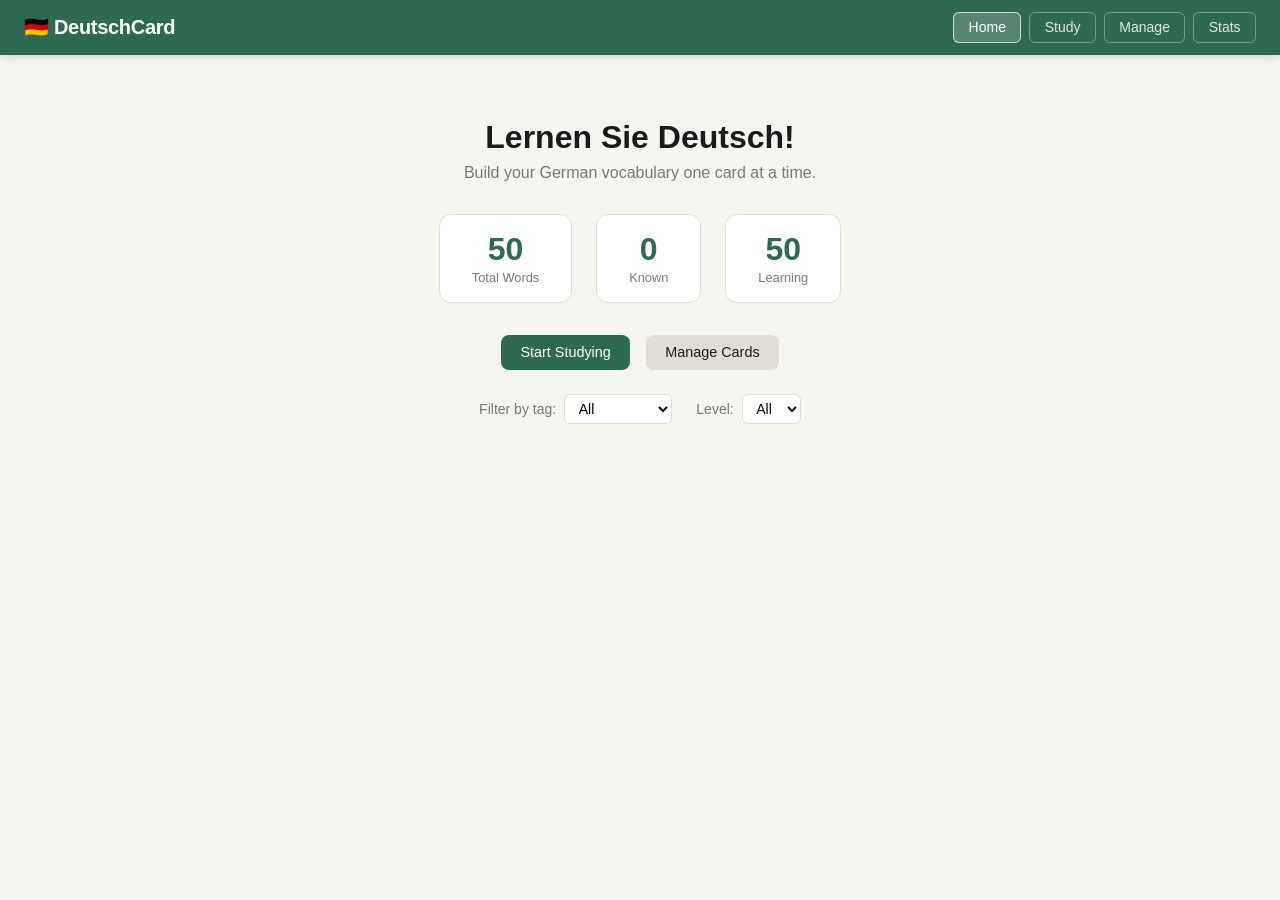
==== index.html @ 693274ce "Initial commit: DeutschCard German flashcard web app Vanilla HTML/CSS/JS SPA with flashcard study mo" ====
<!DOCTYPE html>
<html lang="en">
<head>
  <meta charset="UTF-8" />
  <meta name="viewport" content="width=device-width, initial-scale=1.0" />
  <title>DeutschCard</title>
  <link rel="stylesheet" href="style.css" />
</head>
<body>

  <!-- NAV -->
  <nav class="navbar">
    <span class="nav-logo" data-view="home">🇩🇪 DeutschCard</span>
    <div class="nav-links">
      <button class="nav-btn active" data-view="home">Home</button>
      <button class="nav-btn" data-view="study">Study</button>
      <button class="nav-btn" data-view="manage">Manage</button>
      <button class="nav-btn" data-view="stats">Stats</button>
    </div>
  </nav>

  <main id="app">

    <!-- HOME VIEW -->
    <section id="view-home" class="view active">
      <div class="hero">
        <h1>Lernen Sie Deutsch!</h1>
        <p class="subtitle">Build your German vocabulary one card at a time.</p>
        <div class="hero-stats">
          <div class="stat-box">
            <span id="stat-total">0</span>
            <label>Total Words</label>
          </div>
          <div class="stat-box">
            <span id="stat-known">0</span>
            <label>Known</label>
          </div>
          <div class="stat-box">
            <span id="stat-learning">0</span>
            <label>Learning</label>
          </div>
        </div>
        <div class="hero-actions">
          <button class="btn btn-primary" data-view="study">Start Studying</button>
          <button class="btn btn-secondary" data-view="manage">Manage Cards</button>
        </div>
        <div class="filter-row">
          <label>Filter by tag:</label>
          <select id="home-tag-filter">
            <option value="all">All</option>
          </select>
          <label style="margin-left:1rem;">Level:</label>
          <select id="home-level-filter">
            <option value="all">All</option>
            <option value="A1">A1</option>
            <option value="A2">A2</option>
            <option value="B1">B1</option>
            <option value="B2">B2</option>
          </select>
        </div>
      </div>
    </section>

    <!-- STUDY VIEW -->
    <section id="view-study" class="view">
      <div class="study-header">
        <div class="progress-info">
          <span id="progress-text">Card 0 of 0</span>
          <div class="progress-bar-wrap">
            <div class="progress-bar" id="progress-bar"></div>
          </div>
        </div>
        <div class="study-controls">
          <button class="btn btn-sm" id="btn-shuffle">⇄ Shuffle</button>
          <button class="btn btn-sm" id="btn-reset-session">↺ Reset</button>
        </div>
      </div>

      <div class="card-area">
        <div class="flashcard" id="flashcard">
          <div class="card-inner">
            <div class="card-front">
              <span class="card-gender" id="card-gender"></span>
              <h2 class="card-word" id="card-word">Click Start</h2>
              <span class="card-tag" id="card-tag"></span>
              <p class="card-hint">Click to reveal</p>
            </div>
            <div class="card-back">
              <p class="card-translation" id="card-translation"></p>
              <p class="card-plural" id="card-plural"></p>
              <p class="card-example" id="card-example"></p>
            </div>
          </div>
        </div>
      </div>

      <div class="study-actions" id="study-actions" style="visibility:hidden">
        <button class="btn btn-danger" id="btn-still-learning">✗ Still Learning</button>
        <button class="btn btn-success" id="btn-known">✓ Known</button>
      </div>

      <div class="session-summary hidden" id="session-summary">
        <h2>Session Complete!</h2>
        <p id="summary-text"></p>
        <button class="btn btn-primary" id="btn-study-again">Study Again</button>
        <button class="btn btn-secondary" data-view="home">Back to Home</button>
      </div>
    </section>

    <!-- MANAGE VIEW -->
    <section id="view-manage" class="view">
      <div class="manage-header">
        <h2>Manage Cards</h2>
        <button class="btn btn-primary" id="btn-add-card">+ Add Word</button>
      </div>

      <div class="manage-filters">
        <input type="text" id="search-input" placeholder="Search words…" />
        <select id="manage-tag-filter">
          <option value="all">All tags</option>
        </select>
      </div>

      <div class="card-list" id="card-list"></div>

      <!-- ADD/EDIT MODAL -->
      <div class="modal-overlay hidden" id="modal-overlay">
        <div class="modal">
          <h3 id="modal-title">Add Word</h3>
          <form id="card-form">
            <input type="hidden" id="form-id" />
            <div class="form-row">
              <div class="form-group">
                <label>German Word *</label>
                <input type="text" id="form-german" placeholder="e.g. Hund" required />
              </div>
              <div class="form-group">
                <label>Gender</label>
                <select id="form-gender">
                  <option value="">—</option>
                  <option value="der">der (m)</option>
                  <option value="die">die (f)</option>
                  <option value="das">das (n)</option>
                </select>
              </div>
            </div>
            <div class="form-row">
              <div class="form-group">
                <label>English Translation *</label>
                <input type="text" id="form-english" placeholder="e.g. dog" required />
              </div>
              <div class="form-group">
                <label>Plural</label>
                <input type="text" id="form-plural" placeholder="e.g. Hunde" />
              </div>
            </div>
            <div class="form-group">
              <label>Example Sentence</label>
              <input type="text" id="form-example" placeholder="e.g. Der Hund läuft schnell." />
            </div>
            <div class="form-row">
              <div class="form-group">
                <label>Tags (comma separated)</label>
                <input type="text" id="form-tags" placeholder="e.g. animals, A1" />
              </div>
            </div>
            <div class="modal-actions">
              <button type="button" class="btn btn-secondary" id="btn-cancel">Cancel</button>
              <button type="submit" class="btn btn-primary">Save</button>
            </div>
          </form>
        </div>
      </div>
    </section>

    <!-- STATS VIEW -->
    <section id="view-stats" class="view">
      <h2>Your Progress</h2>
      <div class="stats-grid" id="stats-grid"></div>
    </section>

  </main>

  <script src="app.js"></script>
</body>
</html>
---- style.css ----
/* ── Reset & Base ── */
*, *::before, *::after { box-sizing: border-box; margin: 0; padding: 0; }

:root {
  --bg: #f5f5f0;
  --surface: #ffffff;
  --border: #e0ddd5;
  --text: #1a1a1a;
  --muted: #777;
  --primary: #2d6a4f;
  --primary-light: #52b788;
  --danger: #c0392b;
  --success: #27ae60;
  --accent-der: #3b82f6;
  --accent-die: #ec4899;
  --accent-das: #8b5cf6;
  --radius: 12px;
  --shadow: 0 2px 12px rgba(0,0,0,0.08);
}

body {
  font-family: -apple-system, BlinkMacSystemFont, "Segoe UI", sans-serif;
  background: var(--bg);
  color: var(--text);
  min-height: 100vh;
}

/* ── Navbar ── */
.navbar {
  background: var(--primary);
  color: #fff;
  display: flex;
  align-items: center;
  justify-content: space-between;
  padding: 0.75rem 1.5rem;
  position: sticky;
  top: 0;
  z-index: 100;
  box-shadow: 0 2px 8px rgba(0,0,0,0.15);
}

.nav-logo {
  font-size: 1.25rem;
  font-weight: 700;
  cursor: pointer;
  letter-spacing: -0.3px;
}

.nav-links { display: flex; gap: 0.5rem; }

.nav-btn {
  background: transparent;
  border: 1.5px solid rgba(255,255,255,0.35);
  color: rgba(255,255,255,0.85);
  padding: 0.4rem 0.9rem;
  border-radius: 6px;
  cursor: pointer;
  font-size: 0.875rem;
  transition: all 0.15s;
}

.nav-btn:hover, .nav-btn.active {
  background: rgba(255,255,255,0.2);
  color: #fff;
  border-color: rgba(255,255,255,0.7);
}

/* ── Views ── */
.view { display: none; padding: 2rem 1.5rem; max-width: 860px; margin: 0 auto; }
.view.active { display: block; }

/* ── Buttons ── */
.btn {
  display: inline-flex;
  align-items: center;
  justify-content: center;
  gap: 0.4rem;
  padding: 0.6rem 1.2rem;
  border-radius: 8px;
  border: none;
  cursor: pointer;
  font-size: 0.9rem;
  font-weight: 500;
  transition: all 0.15s;
}
.btn-primary  { background: var(--primary); color: #fff; }
.btn-primary:hover  { background: #1f4d38; }
.btn-secondary { background: var(--border); color: var(--text); }
.btn-secondary:hover { background: #ccc; }
.btn-danger  { background: #fde8e6; color: var(--danger); border: 1.5px solid #f5c6c2; }
.btn-danger:hover { background: var(--danger); color: #fff; }
.btn-success { background: #e6f4ea; color: var(--success); border: 1.5px solid #b7dfbf; }
.btn-success:hover { background: var(--success); color: #fff; }
.btn-sm { padding: 0.35rem 0.75rem; font-size: 0.8rem; }

/* ── Home Hero ── */
.hero { text-align: center; padding: 2rem 0; }
.hero h1 { font-size: 2rem; margin-bottom: 0.5rem; }
.subtitle { color: var(--muted); margin-bottom: 2rem; }

.hero-stats {
  display: flex;
  justify-content: center;
  gap: 1.5rem;
  margin-bottom: 2rem;
}

.stat-box {
  background: var(--surface);
  border: 1px solid var(--border);
  border-radius: var(--radius);
  padding: 1rem 2rem;
  min-width: 100px;
}

.stat-box span {
  display: block;
  font-size: 2rem;
  font-weight: 700;
  color: var(--primary);
}

.stat-box label { font-size: 0.8rem; color: var(--muted); }

.hero-actions { display: flex; gap: 1rem; justify-content: center; margin-bottom: 1.5rem; }

.filter-row {
  display: flex;
  align-items: center;
  gap: 0.5rem;
  justify-content: center;
  font-size: 0.875rem;
  color: var(--muted);
  flex-wrap: wrap;
}

.filter-row select {
  padding: 0.3rem 0.6rem;
  border-radius: 6px;
  border: 1px solid var(--border);
  background: var(--surface);
  font-size: 0.875rem;
}

/* ── Study View ── */
.study-header {
  display: flex;
  align-items: center;
  justify-content: space-between;
  margin-bottom: 1.5rem;
  gap: 1rem;
  flex-wrap: wrap;
}

.progress-info { flex: 1; min-width: 200px; }
#progress-text { font-size: 0.85rem; color: var(--muted); display: block; margin-bottom: 0.4rem; }

.progress-bar-wrap {
  background: var(--border);
  border-radius: 999px;
  height: 6px;
  overflow: hidden;
}

.progress-bar {
  height: 100%;
  background: var(--primary-light);
  border-radius: 999px;
  transition: width 0.3s ease;
  width: 0%;
}

.study-controls { display: flex; gap: 0.5rem; }

.card-area {
  perspective: 1000px;
  display: flex;
  justify-content: center;
  margin-bottom: 1.5rem;
}

.flashcard {
  width: 100%;
  max-width: 540px;
  height: 280px;
  cursor: pointer;
  position: relative;
}

.card-inner {
  width: 100%;
  height: 100%;
  position: relative;
  transform-style: preserve-3d;
  transition: transform 0.5s cubic-bezier(0.4, 0.2, 0.2, 1);
}

.flashcard.flipped .card-inner {
  transform: rotateY(180deg);
}

.card-front, .card-back {
  position: absolute;
  inset: 0;
  backface-visibility: hidden;
  -webkit-backface-visibility: hidden;
  background: var(--surface);
  border: 1px solid var(--border);
  border-radius: 16px;
  box-shadow: var(--shadow);
  display: flex;
  flex-direction: column;
  align-items: center;
  justify-content: center;
  padding: 2rem;
  text-align: center;
  gap: 0.5rem;
}

.card-back { transform: rotateY(180deg); }

.card-gender {
  font-size: 1rem;
  font-weight: 600;
  padding: 0.2rem 0.7rem;
  border-radius: 999px;
  color: #fff;
  min-width: 40px;
}

.card-gender.der { background: var(--accent-der); }
.card-gender.die { background: var(--accent-die); }
.card-gender.das { background: var(--accent-das); }
.card-gender.none { background: var(--muted); }

.card-word { font-size: 2rem; font-weight: 700; color: var(--text); }
.card-tag { font-size: 0.75rem; color: var(--muted); background: var(--bg); padding: 0.15rem 0.5rem; border-radius: 4px; }
.card-hint { font-size: 0.8rem; color: #bbb; margin-top: 0.5rem; }

.card-translation { font-size: 1.5rem; font-weight: 600; color: var(--primary); }
.card-plural { font-size: 0.9rem; color: var(--muted); font-style: italic; }
.card-example { font-size: 0.9rem; color: var(--text); margin-top: 0.5rem; line-height: 1.5; }

.study-actions {
  display: flex;
  gap: 1rem;
  justify-content: center;
}

.study-actions .btn { min-width: 160px; padding: 0.75rem 1.5rem; font-size: 1rem; }

.session-summary {
  text-align: center;
  padding: 3rem 1rem;
}
.session-summary h2 { font-size: 1.75rem; margin-bottom: 1rem; }
.session-summary p { color: var(--muted); margin-bottom: 1.5rem; }
.session-summary .btn { margin: 0 0.5rem; }

/* ── Manage View ── */
.manage-header {
  display: flex;
  align-items: center;
  justify-content: space-between;
  margin-bottom: 1rem;
}

.manage-filters {
  display: flex;
  gap: 0.75rem;
  margin-bottom: 1.25rem;
  flex-wrap: wrap;
}

.manage-filters input,
.manage-filters select {
  padding: 0.45rem 0.75rem;
  border: 1px solid var(--border);
  border-radius: 8px;
  font-size: 0.875rem;
  background: var(--surface);
  flex: 1;
  min-width: 140px;
}

.card-list { display: flex; flex-direction: column; gap: 0.5rem; }

.word-item {
  background: var(--surface);
  border: 1px solid var(--border);
  border-radius: var(--radius);
  padding: 0.85rem 1rem;
  display: flex;
  align-items: center;
  gap: 1rem;
  transition: box-shadow 0.15s;
}

.word-item:hover { box-shadow: var(--shadow); }

.word-gender-badge {
  font-size: 0.7rem;
  font-weight: 700;
  padding: 0.2rem 0.5rem;
  border-radius: 999px;
  color: #fff;
  flex-shrink: 0;
}
.word-gender-badge.der { background: var(--accent-der); }
.word-gender-badge.die { background: var(--accent-die); }
.word-gender-badge.das { background: var(--accent-das); }
.word-gender-badge.none { background: var(--muted); }

.word-main { flex: 1; }
.word-german { font-weight: 600; font-size: 1rem; }
.word-english { font-size: 0.85rem; color: var(--muted); }

.word-tags { display: flex; gap: 0.3rem; flex-wrap: wrap; }
.tag-pill {
  font-size: 0.7rem;
  padding: 0.15rem 0.5rem;
  background: var(--bg);
  border: 1px solid var(--border);
  border-radius: 999px;
  color: var(--muted);
}

.word-status {
  font-size: 0.75rem;
  padding: 0.2rem 0.5rem;
  border-radius: 999px;
}
.word-status.known { background: #e6f4ea; color: var(--success); }
.word-status.learning { background: #fef3e2; color: #d68910; }

.word-actions { display: flex; gap: 0.4rem; }
.btn-icon {
  background: none;
  border: 1px solid var(--border);
  border-radius: 6px;
  padding: 0.3rem 0.55rem;
  cursor: pointer;
  font-size: 0.85rem;
  transition: background 0.15s;
}
.btn-icon:hover { background: var(--bg); }
.btn-icon.delete:hover { background: #fde8e6; border-color: #f5c6c2; }

/* ── Modal ── */
.modal-overlay {
  position: fixed;
  inset: 0;
  background: rgba(0,0,0,0.45);
  display: flex;
  align-items: center;
  justify-content: center;
  z-index: 200;
  padding: 1rem;
}

.modal {
  background: var(--surface);
  border-radius: 16px;
  padding: 1.75rem;
  width: 100%;
  max-width: 500px;
  box-shadow: 0 8px 32px rgba(0,0,0,0.18);
}

.modal h3 { margin-bottom: 1.25rem; font-size: 1.2rem; }

.form-row { display: flex; gap: 0.75rem; }
.form-group {
  display: flex;
  flex-direction: column;
  gap: 0.3rem;
  margin-bottom: 0.9rem;
  flex: 1;
}

.form-group label { font-size: 0.8rem; color: var(--muted); font-weight: 500; }

.form-group input,
.form-group select {
  padding: 0.5rem 0.75rem;
  border: 1px solid var(--border);
  border-radius: 8px;
  font-size: 0.9rem;
  background: var(--bg);
  transition: border-color 0.15s;
}

.form-group input:focus,
.form-group select:focus {
  outline: none;
  border-color: var(--primary-light);
}

.modal-actions {
  display: flex;
  justify-content: flex-end;
  gap: 0.75rem;
  margin-top: 0.5rem;
}

/* ── Stats View ── */
.stats-grid {
  display: grid;
  grid-template-columns: repeat(auto-fill, minmax(200px, 1fr));
  gap: 1rem;
  margin-top: 1rem;
}

.stat-card {
  background: var(--surface);
  border: 1px solid var(--border);
  border-radius: var(--radius);
  padding: 1.25rem;
}

.stat-card h4 { font-size: 0.9rem; margin-bottom: 0.75rem; color: var(--text); }

.stat-bar-wrap {
  background: var(--border);
  border-radius: 999px;
  height: 8px;
  overflow: hidden;
  margin-bottom: 0.4rem;
}

.stat-bar {
  height: 100%;
  background: var(--primary-light);
  border-radius: 999px;
  transition: width 0.5s ease;
}

.stat-label { font-size: 0.75rem; color: var(--muted); }

/* ── Utilities ── */
.hidden { display: none !important; }

/* ── Responsive ── */
@media (max-width: 520px) {
  .hero h1 { font-size: 1.5rem; }
  .card-word { font-size: 1.5rem; }
  .flashcard { height: 240px; }
  .form-row { flex-direction: column; }
  .hero-stats { gap: 0.75rem; }
  .stat-box { padding: 0.75rem 1rem; }
}
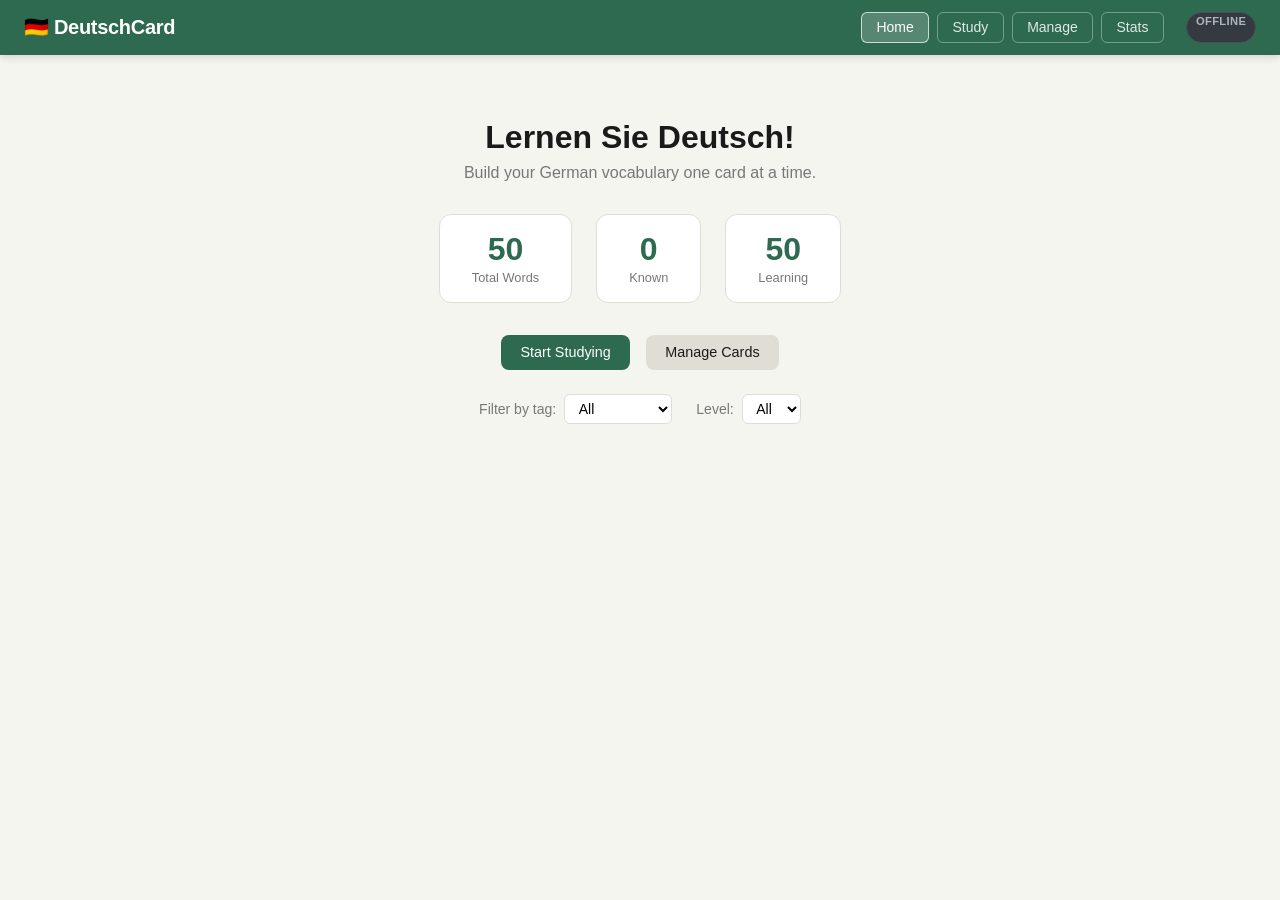
==== commit 98dd058d: "Wire the deck to the Deutsch vault The app now studies ../05-Vokabeln/deck.json instead of keeping v" ====
--- a/index.html
+++ b/index.html
@@ -16,6 +16,7 @@
       <button class="nav-btn" data-view="study">Study</button>
       <button class="nav-btn" data-view="manage">Manage</button>
       <button class="nav-btn" data-view="stats">Stats</button>
+      <span class="sync-badge offline" id="sync-badge" title="">Offline</span>
     </div>
   </nav>
 
@@ -88,7 +89,9 @@
             <div class="card-back">
               <p class="card-translation" id="card-translation"></p>
               <p class="card-plural" id="card-plural"></p>
+              <p class="card-forms" id="card-forms"></p>
               <p class="card-example" id="card-example"></p>
+              <p class="card-mistake hidden" id="card-mistake"></p>
             </div>
           </div>
         </div>
@@ -154,6 +157,16 @@
                 <input type="text" id="form-plural" placeholder="e.g. Hunde" />
               </div>
             </div>
+            <div class="form-row">
+              <div class="form-group">
+                <label>Verb Forms <span class="hint">Präteritum, Partizip II</span></label>
+                <input type="text" id="form-forms" placeholder="e.g. zog um, ist umgezogen" />
+              </div>
+              <div class="form-group">
+                <label>Preposition <span class="hint">+ Kasus</span></label>
+                <input type="text" id="form-prep" placeholder="e.g. über (+Akk)" />
+              </div>
+            </div>
             <div class="form-group">
               <label>Example Sentence</label>
               <input type="text" id="form-example" placeholder="e.g. Der Hund läuft schnell." />
--- a/style.css
+++ b/style.css
@@ -449,3 +449,49 @@
   .hero-stats { gap: 0.75rem; }
   .stat-box { padding: 0.75rem 1rem; }
 }
+
+/* ── Vault sync (added when the app moved into the Deutsch vault) ─────────── */
+.sync-badge {
+  margin-left: 0.9rem;
+  padding: 0.15rem 0.55rem;
+  border-radius: 999px;
+  font-size: 0.7rem;
+  font-weight: 600;
+  letter-spacing: 0.03em;
+  text-transform: uppercase;
+  cursor: help;
+  border: 1px solid transparent;
+  transition: opacity 0.2s ease;
+}
+.sync-badge.live    { background: #1b4332; color: #74c69d; border-color: #2d6a4f; }
+.sync-badge.saving  { background: #1b4332; color: #74c69d; border-color: #2d6a4f; opacity: 0.55; }
+.sync-badge.offline { background: #343a40; color: #adb5bd; border-color: #495057; }
+.sync-badge.error   { background: #4a1520; color: #f8a5b5; border-color: #7d2438; }
+
+/* Verb forms / fixed preposition on the card back */
+.card-forms {
+  margin: 0.15rem 0 0;
+  font-size: 0.95rem;
+  font-style: italic;
+  color: var(--muted);
+}
+.card-forms:empty { display: none; }
+
+/* "You got this wrong in a lesson" — written by deck.py fail */
+.card-mistake {
+  margin-top: 0.9rem;
+  padding: 0.35rem 0.7rem;
+  border-radius: 6px;
+  background: rgba(220, 53, 69, 0.12);
+  border: 1px solid rgba(220, 53, 69, 0.35);
+  font-size: 0.78rem;
+  font-weight: 600;
+  color: var(--danger);
+}
+
+/* Small grey hint inside a form label */
+.form-group label .hint {
+  font-weight: 400;
+  font-size: 0.75rem;
+  color: var(--muted);
+}
